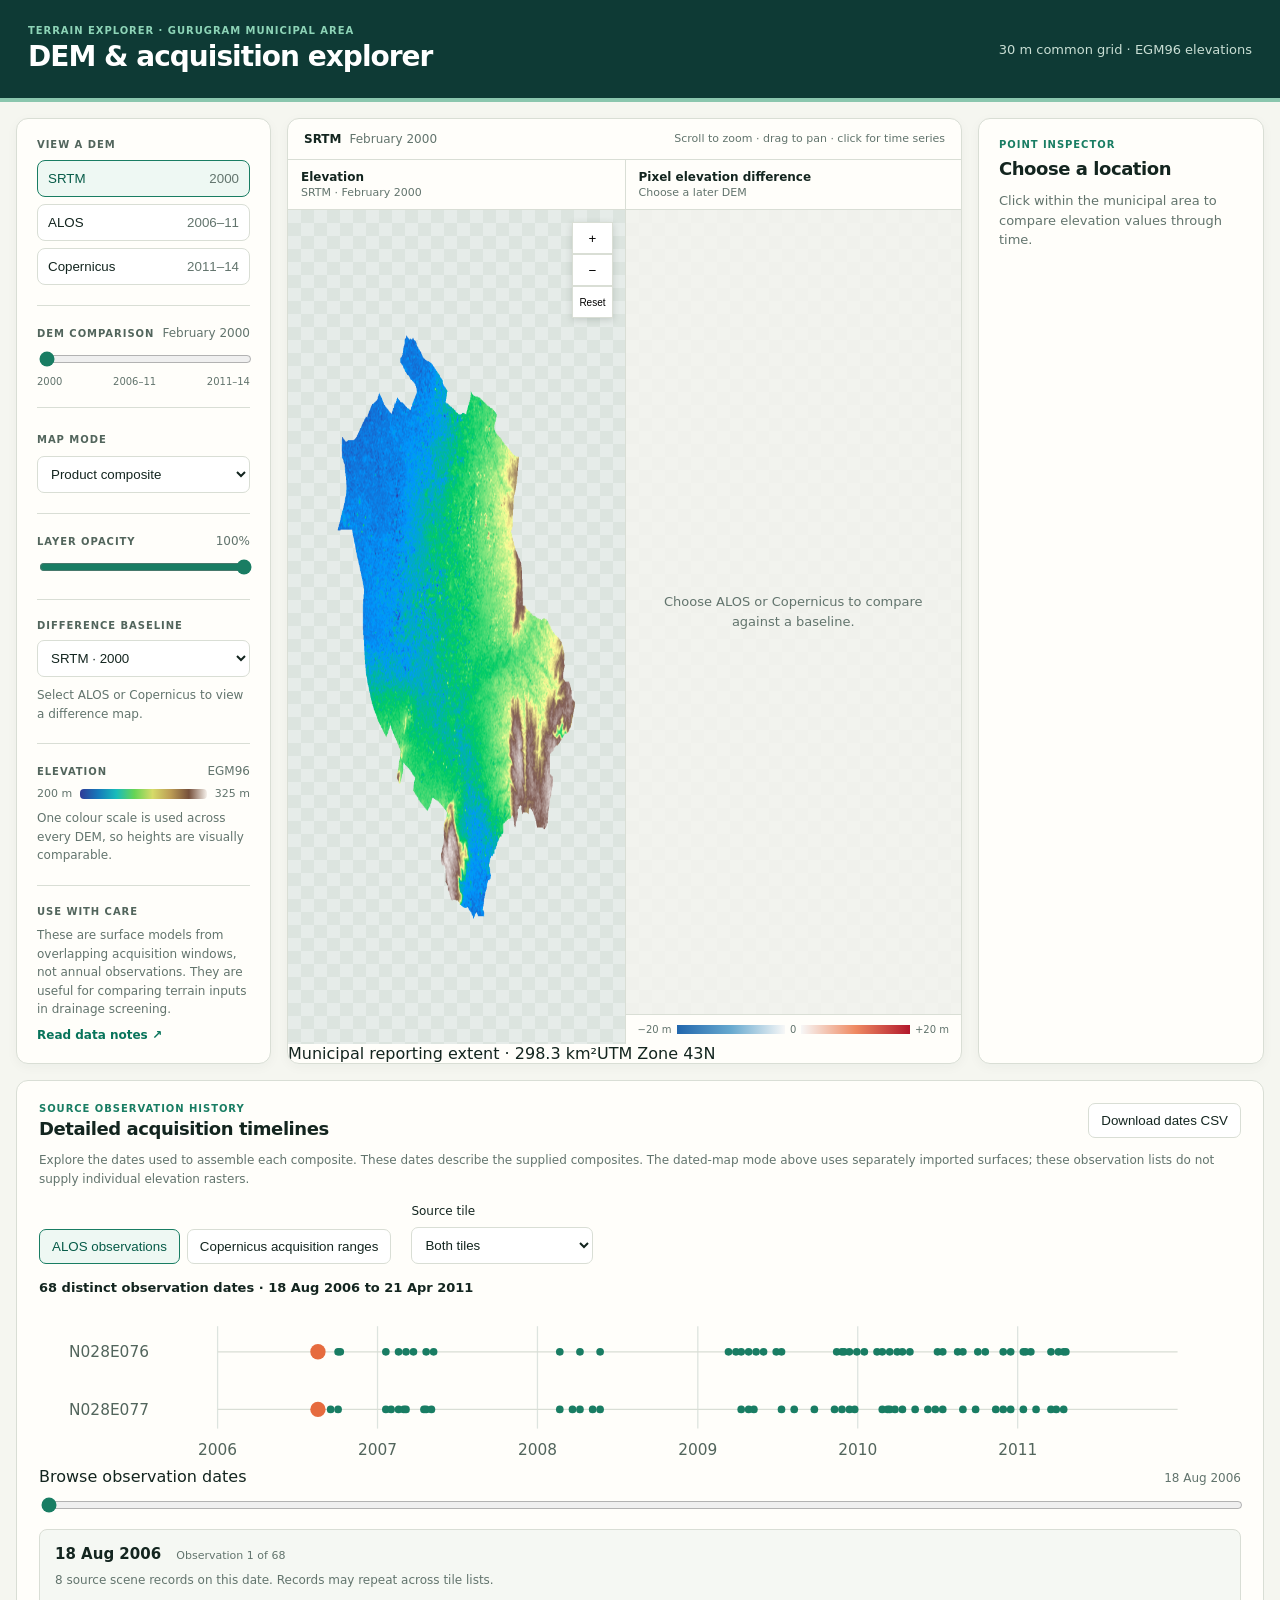
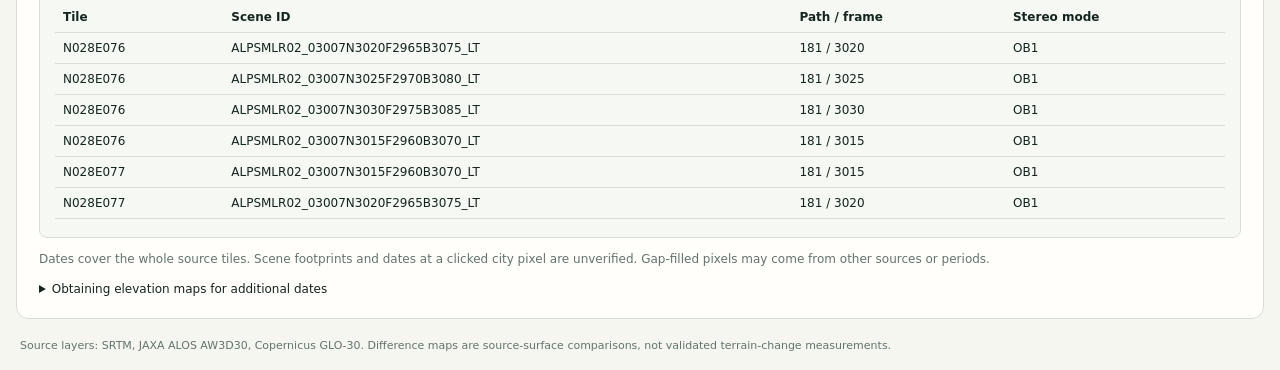
==== webapp/index.html @ 26b35142 "Add Gurugram DEM explorer with dated raster slider and import workflow" ====
<!doctype html>
<html lang="en">
  <head>
    <meta charset="utf-8" />
    <meta name="viewport" content="width=device-width, initial-scale=1" />
    <title>Gurugram DEM Explorer</title>
    <link rel="stylesheet" href="style.css" />
  </head>
  <body>
    <header>
      <div>
        <p class="eyebrow">Terrain explorer · Gurugram municipal area</p>
        <h1>DEM & acquisition explorer</h1>
      </div>
      <div class="header-note">30 m common grid · EGM96 elevations</div>
    </header>
    <main>
      <aside class="controls" aria-label="DEM controls">
        <section>
          <p class="label">View a DEM</p>
          <div id="demOptions" class="choice-group" role="radiogroup">
            <button class="choice active" data-dem="srtm">SRTM <span>2000</span></button>
            <button class="choice" data-dem="alos">ALOS <span>2006–11</span></button>
            <button class="choice" data-dem="copernicus">Copernicus <span>2011–14</span></button>
          </div>
        </section>
        <section>
          <div class="row"><p class="label">DEM comparison</p><output id="periodOutput">February 2000</output></div>
          <input id="timeSlider" type="range" min="0" max="2" value="0" step="1" aria-label="DEM acquisition period" />
          <div class="time-labels"><span>2000</span><span>2006–11</span><span>2011–14</span></div>
        </section>
        <section>
          <label class="label" for="mapMode">Map mode</label>
          <select id="mapMode"><option value="composite">Product composite</option><option value="dated">Dated elevation maps</option></select>
          <div id="datedControls" hidden>
            <div class="row"><label for="datedSlider">Map date</label><output id="datedDate">No dated maps</output></div>
            <input id="datedSlider" type="range" min="0" max="0" value="0" step="1" disabled aria-label="Dated elevation map" />
            <button id="datedPlay" type="button" disabled>Play dates</button>
            <p id="datedStatus" class="small" role="status"></p>
            <label class="small" for="datedImport">Load prepared dated maps</label>
            <input id="datedImport" type="file" accept=".json,application/json" />
            <p class="small">Files stay on this device. Each map needs a measured acquisition date; composite observation lists cannot supply these maps.</p>
          </div>
        </section>
        <section>
          <div class="row"><p class="label">Layer opacity</p><output id="opacityOutput">100%</output></div>
          <input id="opacitySlider" type="range" min="20" max="100" value="100" step="5" aria-label="Layer opacity" />
        </section>
        <section>
          <p class="label">Difference baseline</p>
          <select id="baselineSelect" aria-label="Difference baseline DEM">
            <option value="srtm">SRTM · 2000</option>
            <option value="alos">ALOS · 2006–11</option>
          </select>
          <p id="differenceFormula" class="small">Select ALOS or Copernicus to view a difference map.</p>
        </section>
        <section class="legend-section">
          <div class="row"><p class="label">Elevation</p><span>EGM96</span></div>
          <div class="legend"><span>200 m</span><div></div><span>325 m</span></div>
          <p class="small">One colour scale is used across every DEM, so heights are visually comparable.</p>
        </section>
        <section class="method">
          <p class="label">Use with care</p>
          <p class="small">These are surface models from overlapping acquisition windows, not annual observations. They are useful for comparing terrain inputs in drainage screening.</p>
          <a href="../README.md" target="_blank">Read data notes ↗</a>
        </section>
      </aside>
      <section class="map-panel" aria-label="Interactive DEM maps">
        <div class="map-toolbar">
          <div><strong id="mapTitle">SRTM</strong><span id="mapPeriod">February 2000</span></div>
          <div class="tool-hint">Scroll to zoom · drag to pan · click for time series</div>
        </div>
        <div class="map-pair">
          <div class="map-card">
            <div class="map-card-header"><strong>Elevation</strong><span id="elevationMapLabel">SRTM · February 2000</span></div>
            <div id="mapViewport" tabindex="0" aria-label="Elevation map. Click a location to inspect elevation time series.">
          <div id="mapCanvas"><img id="demLayer" alt="Selected DEM elevation map" draggable="false" /></div>
          <div id="zoomButtons"><button id="zoomIn" aria-label="Zoom in">+</button><button id="zoomOut" aria-label="Zoom out">−</button><button id="resetView">Reset</button></div>
            </div>
          </div>
          <div class="map-card difference-card">
            <div class="map-card-header"><strong>Pixel elevation difference</strong><span id="differenceMapLabel">Choose a later DEM</span></div>
            <div id="differenceViewport" aria-label="Pixel elevation difference map"><img id="differenceLayer" alt="Pixel elevation difference map" draggable="false" /><div id="differenceEmpty">Choose ALOS or Copernicus to compare against a baseline.</div></div>
            <div class="difference-legend"><span>−20 m</span><div></div><span>0</span><div></div><span>+20 m</span></div>
          </div>
        </div>
        <div id="mapFooter"><span>Municipal reporting extent · 298.3 km²</span><span>UTM Zone 43N</span></div>
      </section>
      <aside class="inspector" aria-live="polite">
        <p class="eyebrow">Point inspector</p>
        <h2 id="pointTitle">Choose a location</h2>
        <p id="pointIntro">Click within the municipal area to compare elevation values through time.</p>
        <div id="pointData" hidden>
          <div class="coordinates" id="coordinates"></div>
          <div class="chart-wrap"><svg id="seriesChart" viewBox="0 0 320 180" role="img" aria-label="Elevation time-series chart"></svg></div>
          <div id="values" class="values"></div>
          <p class="small warning">Differences can reflect DEM methods, vegetation, buildings, processing and gap filling; they do not establish terrain change.</p>
        </div>
      </aside>
    </main>
    <section class="acquisition-panel" aria-label="Detailed acquisition timelines">
      <div class="acquisition-heading">
        <div><p class="eyebrow">Source observation history</p><h2>Detailed acquisition timelines</h2></div>
        <button id="exportTimeline" type="button">Download dates CSV</button>
      </div>
      <p class="small">Explore the dates used to assemble each composite. These dates describe the supplied composites. The dated-map mode above uses separately imported surfaces; these observation lists do not supply individual elevation rasters.</p>
      <div class="timeline-controls">
        <div class="timeline-tabs" role="group" aria-label="Acquisition timeline source">
          <button type="button" data-timeline="alos" aria-pressed="true">ALOS observations</button>
          <button type="button" data-timeline="copernicus" aria-pressed="false">Copernicus acquisition ranges</button>
        </div>
        <label>Source tile <select id="timelineTile"><option value="all">Both tiles</option><option value="N028E076">N028E076 · western tile</option><option value="N028E077">N028E077 · eastern tile</option></select></label>
      </div>
      <div id="timelineSummary" class="timeline-summary"></div>
      <svg id="acquisitionChart" viewBox="0 0 900 125" role="img" aria-label="Acquisition dates and tile ranges"></svg>
      <div class="row"><label for="acquisitionSlider" id="acquisitionSliderLabel">Browse observation dates</label><output id="acquisitionDate"></output></div>
      <input id="acquisitionSlider" type="range" min="0" max="67" step="1" value="0" aria-label="Browse ALOS observation dates" />
      <div id="acquisitionDetail" aria-live="polite"></div>
      <p class="small timeline-scope">Dates cover the whole source tiles. Scene footprints and dates at a clicked city pixel are unverified. Gap-filled pixels may come from other sources or periods.</p>
      <details class="timeline-next"><summary>Obtaining elevation maps for additional dates</summary><p class="small">ALOS requires dated PRISM stereo scenes and separate DSM processing. Copernicus GLO-30 requires separate dated TanDEM-X surfaces for temporal comparison. DLR TanDEM-X DEM Change Maps are a possible additional source; Gurugram coverage and access have not been checked in this package.</p><a href="https://catalogue.geoservice.dlr.de/web/datasets/tdm30_dcm" target="_blank" rel="noopener">DLR TanDEM-X Change Maps ↗</a></details>
    </section>
    <footer>Source layers: SRTM, JAXA ALOS AW3D30, Copernicus GLO-30. Difference maps are source-surface comparisons, not validated terrain-change measurements.</footer>
    <script src="static/metadata.js"></script>
    <script src="static/elevations.js"></script>
    <script src="static/timeline.js"></script>
    <script src="app.js?v=dated-1"></script>
    <script src="timeline.js"></script>
    <script src="static/dated-maps.js"></script>
    <script src="static/map-palettes.js"></script>
    <script src="dated-maps.js?v=dated-1"></script>
  </body>
</html>
---- webapp/style.css ----
:root { --ink:#13251f; --muted:#62746d; --paper:#f5f6f0; --line:#d9ded5; --accent:#197d63; --deep:#0e3a35; --panel:#fffefa; }
* { box-sizing:border-box; }
body { margin:0; background:var(--paper); color:var(--ink); font-family:Inter,ui-sans-serif,system-ui,-apple-system,BlinkMacSystemFont,"Segoe UI",sans-serif; }
header { height:102px; display:flex; align-items:center; justify-content:space-between; padding:20px 28px; background:var(--deep); color:#fff; border-bottom:4px solid #8ac6ae; }
h1,h2,p { margin:0; } h1 { font-size:28px; letter-spacing:-.035em; } h2 { font-size:18px; letter-spacing:-.025em; margin-top:4px; }
.eyebrow,.label { text-transform:uppercase; letter-spacing:.095em; font-size:10px; font-weight:750; }.eyebrow { color:#8dd4b7; margin-bottom:4px; }.header-note { font-size:13px; color:#c9ded4; }.small { color:var(--muted); font-size:12px; line-height:1.55; }.label { color:#52655c; }.row { display:flex; justify-content:space-between; align-items:baseline; margin-bottom:9px; }.row output,.row span { font-size:12px; color:var(--muted); }
main { min-height:calc(100vh - 132px); display:grid; grid-template-columns:255px minmax(450px,1fr) 286px; gap:16px; padding:16px; }
aside,.map-panel { background:var(--panel); border:1px solid var(--line); border-radius:12px; box-shadow:0 3px 12px #18372b0a; overflow:hidden; }.controls,.inspector { padding:20px; }.controls section+section { border-top:1px solid var(--line); margin-top:20px; padding-top:20px; }.choice-group { display:grid; gap:7px; margin-top:10px; }.choice { display:flex; justify-content:space-between; border:1px solid var(--line); border-radius:8px; padding:10px; background:#fff; color:var(--ink); cursor:pointer; font:600 13px inherit; text-align:left; }.choice span { color:var(--muted); font-weight:500; }.choice:hover,.choice.active { border-color:var(--accent); background:#eef8f3; color:#075b48; }.time-labels { display:flex; justify-content:space-between; color:var(--muted); font-size:10px; margin-top:5px; }
input[type=range] { width:100%; accent-color:var(--accent); cursor:pointer; } select { width:100%; margin-top:9px; padding:9px; border:1px solid var(--line); border-radius:7px; background:#fff; color:var(--ink); font:600 12px inherit; }.controls section > .small { margin-top:9px; }.legend-section .small { margin-top:10px; }.legend { display:grid; grid-template-columns:auto 1fr auto; align-items:center; gap:8px; font-size:11px; color:var(--muted); }.legend div { height:10px; border-radius:4px; background:linear-gradient(90deg,#2f3b97,#1679ba,#18bcbb,#67d455,#d6db69,#bc9c55,#76503b,#f6f1eb); }.method a { display:inline-block; margin-top:9px; color:#08745b; font-size:12px; font-weight:700; text-decoration:none; }
.map-panel { position:relative; display:grid; grid-template-rows:auto 1fr auto; min-height:640px; }.map-toolbar,.map-footer { display:flex; justify-content:space-between; padding:13px 16px; border-bottom:1px solid var(--line); font-size:12px; }.map-toolbar strong { margin-right:8px; }.map-toolbar span,.tool-hint { color:var(--muted); }.tool-hint { font-size:11px; }.map-footer { border-top:1px solid var(--line); border-bottom:0; color:var(--muted); font-size:11px; }
.map-pair { display:grid; grid-template-columns:1fr 1fr; min-height:560px; }.map-card { min-width:0; display:grid; grid-template-rows:auto 1fr; }.map-card + .map-card { border-left:1px solid var(--line); }.map-card-header { display:flex; flex-direction:column; gap:2px; padding:10px 13px; border-bottom:1px solid var(--line); font-size:12px; }.map-card-header span { color:var(--muted); font-size:11px; }
#mapViewport,#differenceViewport { min-height:505px; position:relative; overflow:hidden; background:#e6ece9; cursor:crosshair; touch-action:none; outline:none; background-image:linear-gradient(45deg,#dce4df 25%,transparent 25%),linear-gradient(-45deg,#dce4df 25%,transparent 25%),linear-gradient(45deg,transparent 75%,#dce4df 75%),linear-gradient(-45deg,transparent 75%,#dce4df 75%); background-size:26px 26px; background-position:0 0,0 13px,13px -13px,-13px 0; }.map-panel:focus-within { border-color:#8cc9b5; }
#mapCanvas { position:absolute; left:50%; top:50%; width:100%; height:100%; transform:translate(-50%,-50%) scale(1); transform-origin:center center; will-change:transform; } #demLayer { width:100%; height:100%; object-fit:fill; display:block; user-select:none; }.marker { position:absolute; width:15px; height:15px; border:3px solid #fff; background:#ee6d45; border-radius:50%; transform:translate(-50%,-50%); box-shadow:0 1px 5px #0008; pointer-events:none; }
#differenceViewport { cursor:default; } #differenceLayer { width:100%; height:100%; display:none; object-fit:fill; } #differenceEmpty { position:absolute; inset:0; display:grid; place-items:center; padding:30px; color:var(--muted); text-align:center; font-size:13px; line-height:1.5; background:#f5f6f0cc; }.difference-legend { display:grid; grid-template-columns:auto 1fr auto 1fr auto; gap:5px; align-items:center; padding:9px 12px; border-top:1px solid var(--line); color:var(--muted); font-size:10px; }.difference-legend div:first-of-type { height:9px; background:linear-gradient(90deg,#2166ac,#67a9cf,#f7f7f7); }.difference-legend div:last-of-type { height:9px; background:linear-gradient(90deg,#f7f7f7,#ef8a62,#b2182b); }
#zoomButtons { position:absolute; right:12px; top:12px; display:flex; flex-direction:column; box-shadow:0 2px 7px #26392c2e; } #zoomButtons button { border:1px solid var(--line); background:#fff; min-width:35px; height:32px; font:bold 18px inherit; cursor:pointer; } #zoomButtons button:last-child { font-size:10px; }
.inspector { display:flex; flex-direction:column; }.inspector .eyebrow { color:var(--accent); }.inspector > #pointIntro { margin-top:12px; color:var(--muted); font-size:13px; line-height:1.5; }.coordinates { padding:10px 0; color:var(--muted); font:11px ui-monospace,SFMono-Regular,Menlo,monospace; }.chart-wrap { padding:8px; border:1px solid var(--line); border-radius:8px; background:#fbfcf9; }.values { display:grid; gap:7px; margin:14px 0; }.value-row { display:flex; justify-content:space-between; padding-bottom:7px; border-bottom:1px solid var(--line); font-size:12px; }.value-row b { font-size:13px; }.warning { border-left:3px solid #dca944; padding-left:9px; }
footer { padding:0 20px 18px; color:var(--muted); font-size:11px; }
.acquisition-panel { margin:0 16px 20px; padding:22px; border:1px solid var(--line); border-radius:12px; background:var(--panel); }
.acquisition-panel .eyebrow { color:var(--accent); }.acquisition-heading { display:flex; justify-content:space-between; align-items:center; gap:12px; margin-bottom:12px; }
.acquisition-panel button { padding:9px 12px; border:1px solid var(--line); border-radius:7px; background:#fff; color:var(--ink); cursor:pointer; }
.timeline-controls { display:flex; gap:20px; align-items:end; flex-wrap:wrap; margin:16px 0; }.timeline-tabs { display:flex; gap:7px; }.timeline-tabs [aria-pressed=true] { background:#eef8f3; border-color:var(--accent); color:#075b48; }.timeline-controls label { font-size:12px; }.timeline-controls select { display:block; }
.timeline-summary { font-size:13px; font-weight:600; margin:12px 0; }#acquisitionChart { width:100%; display:block; min-height:100px; max-height:160px; }
#acquisitionDetail { margin:12px 0; padding:15px; background:#f5f8f3; border:1px solid var(--line); border-radius:8px; }#acquisitionDetail h3 { font-size:15px; margin:0 0 8px; }#acquisitionDetail h3 small { font-size:11px; color:var(--muted); margin-left:10px; font-weight:400; }
.scene-table { overflow:auto; max-height:220px; margin-top:12px; }.scene-table table { border-collapse:collapse; width:100%; font-size:12px; text-align:left; }.scene-table td,.scene-table th { padding:8px; border-bottom:1px solid var(--line); white-space:nowrap; }.scene-table th { background:#f5f8f3; position:sticky; top:0; }.timeline-next { margin-top:14px; font-size:12px; }.timeline-next summary { cursor:pointer; }.timeline-next p { margin:10px 0; }.timeline-next a { color:var(--accent); }
@media (max-width:1100px) { main { grid-template-columns:230px minmax(400px,1fr); } .inspector { grid-column:1/-1; min-height:250px; } .chart-wrap { max-width:420px; } .map-pair { grid-template-columns:1fr; } .map-card + .map-card { border-left:0; border-top:1px solid var(--line); } #mapViewport,#differenceViewport { min-height:420px; } }
@media (max-width:720px) { header { height:auto; padding:16px; align-items:flex-start; gap:10px; flex-direction:column; } main { display:flex; flex-direction:column; padding:10px; } .map-panel { min-height:480px; } #mapViewport,#differenceViewport { min-height:360px; } .tool-hint { display:none; } }
#datedControls { margin-top:14px; } #datedControls .small { margin:10px 0; } #datedImport { width:100%; font-size:11px; margin:8px 0; } #datedPlay { padding:7px 12px; border:1px solid var(--line); border-radius:6px; background:#eef8f3; color:var(--accent); cursor:pointer; } input:disabled,button:disabled { opacity:.5; cursor:default; }
#demLayer[hidden], #datedControls[hidden] { display:none; }
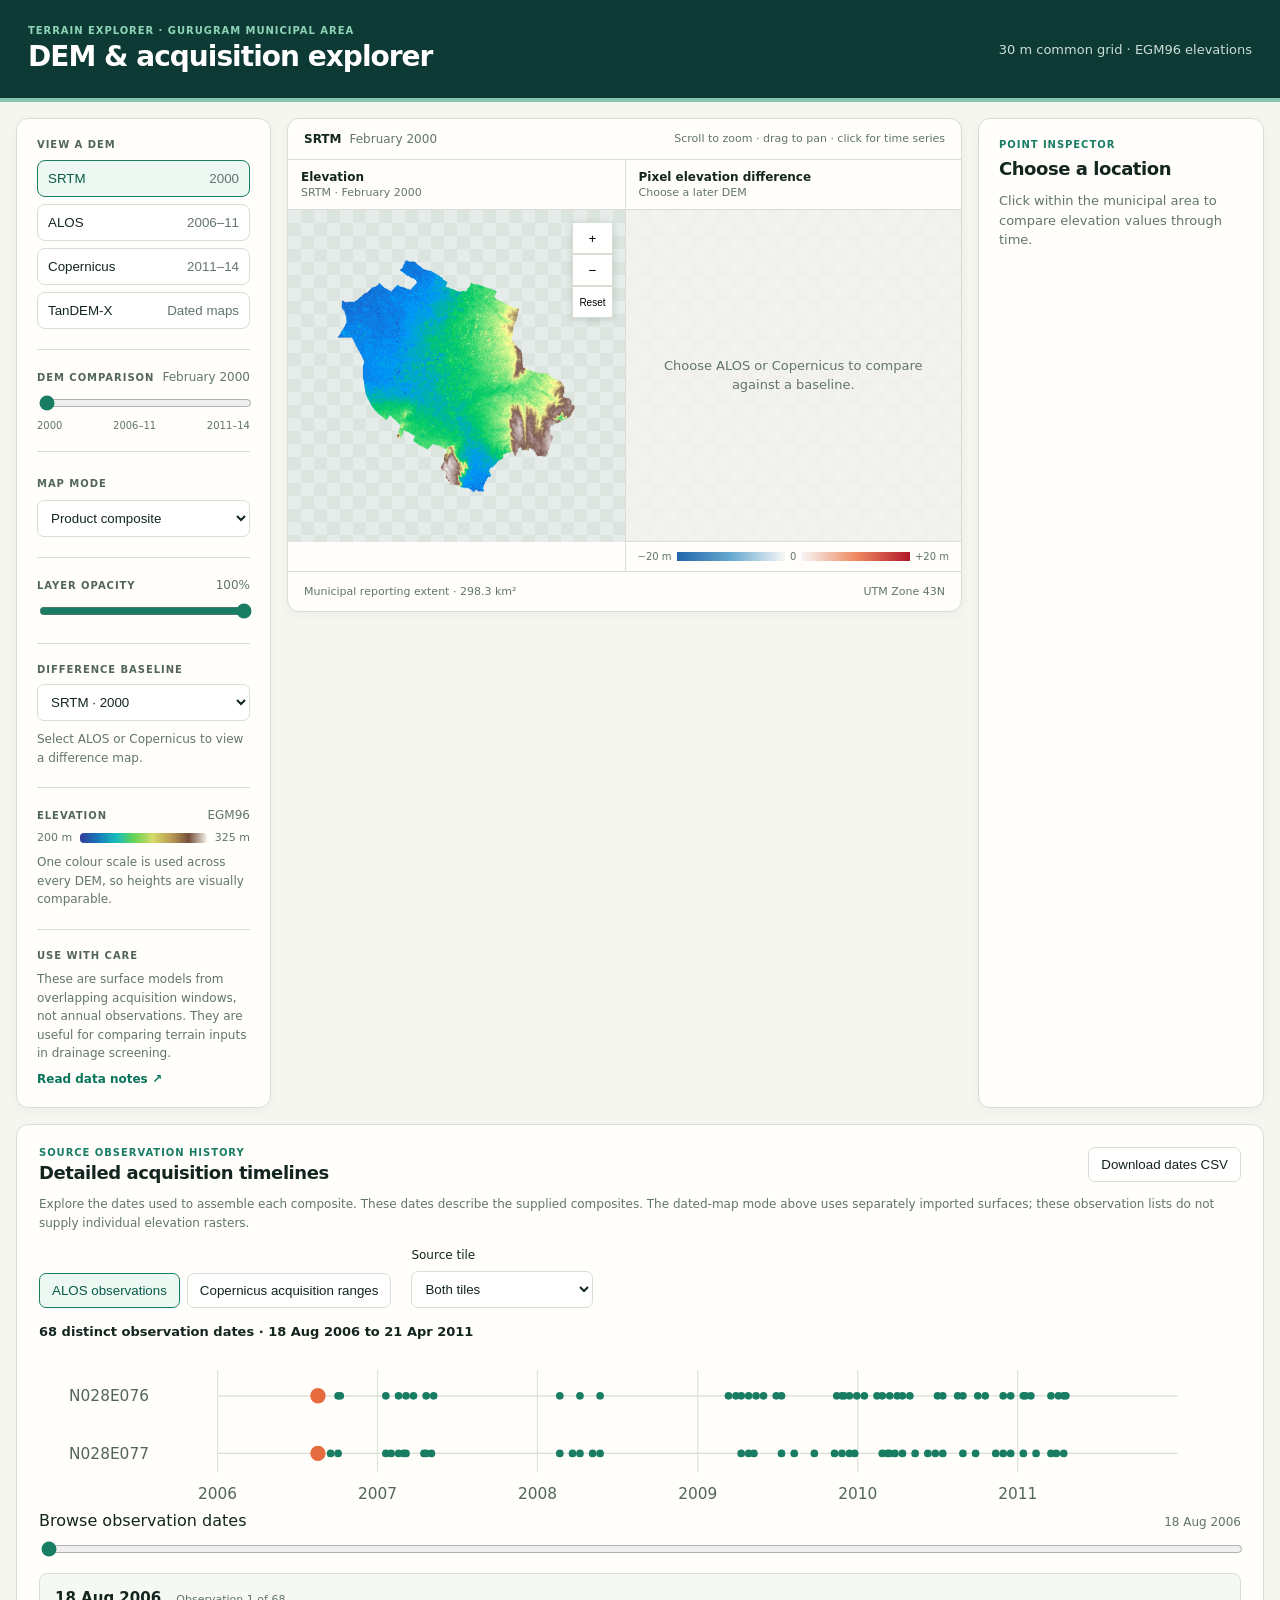
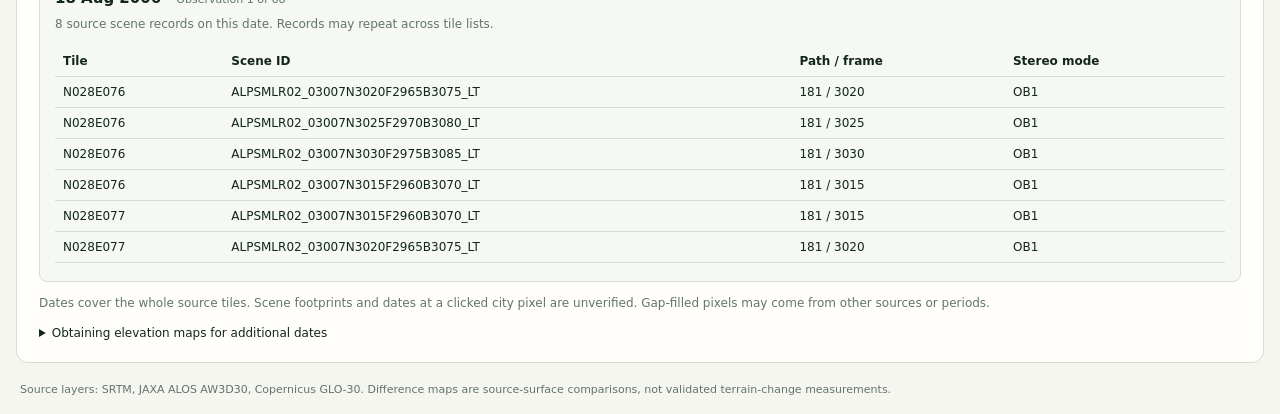
==== commit 17a7fcc9: "Add local TanDEM-X dated maps with quality screening and timeline slider" ====
--- a/webapp/index.html
+++ b/webapp/index.html
@@ -4,7 +4,7 @@
     <meta charset="utf-8" />
     <meta name="viewport" content="width=device-width, initial-scale=1" />
     <title>Gurugram DEM Explorer</title>
-    <link rel="stylesheet" href="style.css" />
+    <link rel="stylesheet" href="style.css?v=tandemx-3" />
   </head>
   <body>
     <header>
@@ -22,9 +22,10 @@
             <button class="choice active" data-dem="srtm">SRTM <span>2000</span></button>
             <button class="choice" data-dem="alos">ALOS <span>2006–11</span></button>
             <button class="choice" data-dem="copernicus">Copernicus <span>2011–14</span></button>
+            <button class="choice" data-dem="tandemx">TanDEM-X <span>Dated maps</span></button>
           </div>
         </section>
-        <section>
+        <section id="productComparison">
           <div class="row"><p class="label">DEM comparison</p><output id="periodOutput">February 2000</output></div>
           <input id="timeSlider" type="range" min="0" max="2" value="0" step="1" aria-label="DEM acquisition period" />
           <div class="time-labels"><span>2000</span><span>2006–11</span><span>2011–14</span></div>
@@ -36,6 +37,8 @@
             <div class="row"><label for="datedSlider">Map date</label><output id="datedDate">No dated maps</output></div>
             <input id="datedSlider" type="range" min="0" max="0" value="0" step="1" disabled aria-label="Dated elevation map" />
             <button id="datedPlay" type="button" disabled>Play dates</button>
+            <label class="small" for="datedBaseline">Dated-map comparison</label>
+            <select id="datedBaseline"><option value="reference">EDEM reference · 2010–15 composite</option><option value="first">Earliest loaded date</option></select>
             <p id="datedStatus" class="small" role="status"></p>
             <label class="small" for="datedImport">Load prepared dated maps</label>
             <input id="datedImport" type="file" accept=".json,application/json" />
@@ -46,7 +49,7 @@
           <div class="row"><p class="label">Layer opacity</p><output id="opacityOutput">100%</output></div>
           <input id="opacitySlider" type="range" min="20" max="100" value="100" step="5" aria-label="Layer opacity" />
         </section>
-        <section>
+        <section id="compositeBaseline">
           <p class="label">Difference baseline</p>
           <select id="baselineSelect" aria-label="Difference baseline DEM">
             <option value="srtm">SRTM · 2000</option>
@@ -84,7 +87,7 @@
             <div class="difference-legend"><span>−20 m</span><div></div><span>0</span><div></div><span>+20 m</span></div>
           </div>
         </div>
-        <div id="mapFooter"><span>Municipal reporting extent · 298.3 km²</span><span>UTM Zone 43N</span></div>
+        <div id="mapFooter" class="map-footer"><span>Municipal reporting extent · 298.3 km²</span><span>UTM Zone 43N</span></div>
       </section>
       <aside class="inspector" aria-live="polite">
         <p class="eyebrow">Point inspector</p>
@@ -94,6 +97,7 @@
           <div class="coordinates" id="coordinates"></div>
           <div class="chart-wrap"><svg id="seriesChart" viewBox="0 0 320 180" role="img" aria-label="Elevation time-series chart"></svg></div>
           <div id="values" class="values"></div>
+          <p class="small" id="qualityNote" hidden>HAI is the DLR height accuracy indicator in metres, not a complete error bound. It excludes calibration and phase-unwrapping errors.</p>
           <p class="small warning">Differences can reflect DEM methods, vegetation, buildings, processing and gap filling; they do not establish terrain change.</p>
         </div>
       </aside>
@@ -117,16 +121,16 @@
       <input id="acquisitionSlider" type="range" min="0" max="67" step="1" value="0" aria-label="Browse ALOS observation dates" />
       <div id="acquisitionDetail" aria-live="polite"></div>
       <p class="small timeline-scope">Dates cover the whole source tiles. Scene footprints and dates at a clicked city pixel are unverified. Gap-filled pixels may come from other sources or periods.</p>
-      <details class="timeline-next"><summary>Obtaining elevation maps for additional dates</summary><p class="small">ALOS requires dated PRISM stereo scenes and separate DSM processing. Copernicus GLO-30 requires separate dated TanDEM-X surfaces for temporal comparison. DLR TanDEM-X DEM Change Maps are a possible additional source; Gurugram coverage and access have not been checked in this package.</p><a href="https://catalogue.geoservice.dlr.de/web/datasets/tdm30_dcm" target="_blank" rel="noopener">DLR TanDEM-X Change Maps ↗</a></details>
+      <details class="timeline-next"><summary>Obtaining elevation maps for additional dates</summary><p class="small">ALOS requires dated PRISM stereo scenes and separate DSM processing. Copernicus GLO-30 is a composite. The separate TanDEM-X view uses licensed DLR EDEM/DCM maps with per-pixel observation dates, earliest/latest coverage and quality masking. Run the local server to load your prepared maps automatically, or load a prepared JSON file. These are surface observations, not a complete annual terrain record.</p><a href="https://catalogue.geoservice.dlr.de/web/datasets/tdm30_dcm" target="_blank" rel="noopener">DLR TanDEM-X Change Maps ↗</a></details>
     </section>
     <footer>Source layers: SRTM, JAXA ALOS AW3D30, Copernicus GLO-30. Difference maps are source-surface comparisons, not validated terrain-change measurements.</footer>
     <script src="static/metadata.js"></script>
     <script src="static/elevations.js"></script>
     <script src="static/timeline.js"></script>
-    <script src="app.js?v=dated-1"></script>
+    <script src="app.js?v=tandemx-3"></script>
     <script src="timeline.js"></script>
     <script src="static/dated-maps.js"></script>
     <script src="static/map-palettes.js"></script>
-    <script src="dated-maps.js?v=dated-1"></script>
+    <script src="dated-maps.js?v=tandemx-3"></script>
   </body>
 </html>
--- a/webapp/style.css
+++ b/webapp/style.css
@@ -26,3 +26,10 @@
 @media (max-width:720px) { header { height:auto; padding:16px; align-items:flex-start; gap:10px; flex-direction:column; } main { display:flex; flex-direction:column; padding:10px; } .map-panel { min-height:480px; } #mapViewport,#differenceViewport { min-height:360px; } .tool-hint { display:none; } }
 #datedControls { margin-top:14px; } #datedControls .small { margin:10px 0; } #datedImport { width:100%; font-size:11px; margin:8px 0; } #datedPlay { padding:7px 12px; border:1px solid var(--line); border-radius:6px; background:#eef8f3; color:var(--accent); cursor:pointer; } input:disabled,button:disabled { opacity:.5; cursor:default; }
 #demLayer[hidden], #datedControls[hidden] { display:none; }
+.map-panel { align-self:start; min-height:0; grid-template-rows:auto auto auto; }
+.map-pair { align-items:start; min-height:0; }
+#mapViewport, #differenceViewport { min-height:0; aspect-ratio:1125 / 1109; }
+#differenceLayer { position:absolute; inset:0; }
+label[for=datedBaseline] { display:block; margin-top:12px; }
+label[for=datedBaseline][hidden], #datedBaseline[hidden] { display:none; }
+.value-row b { font-size:11px; text-align:right; }
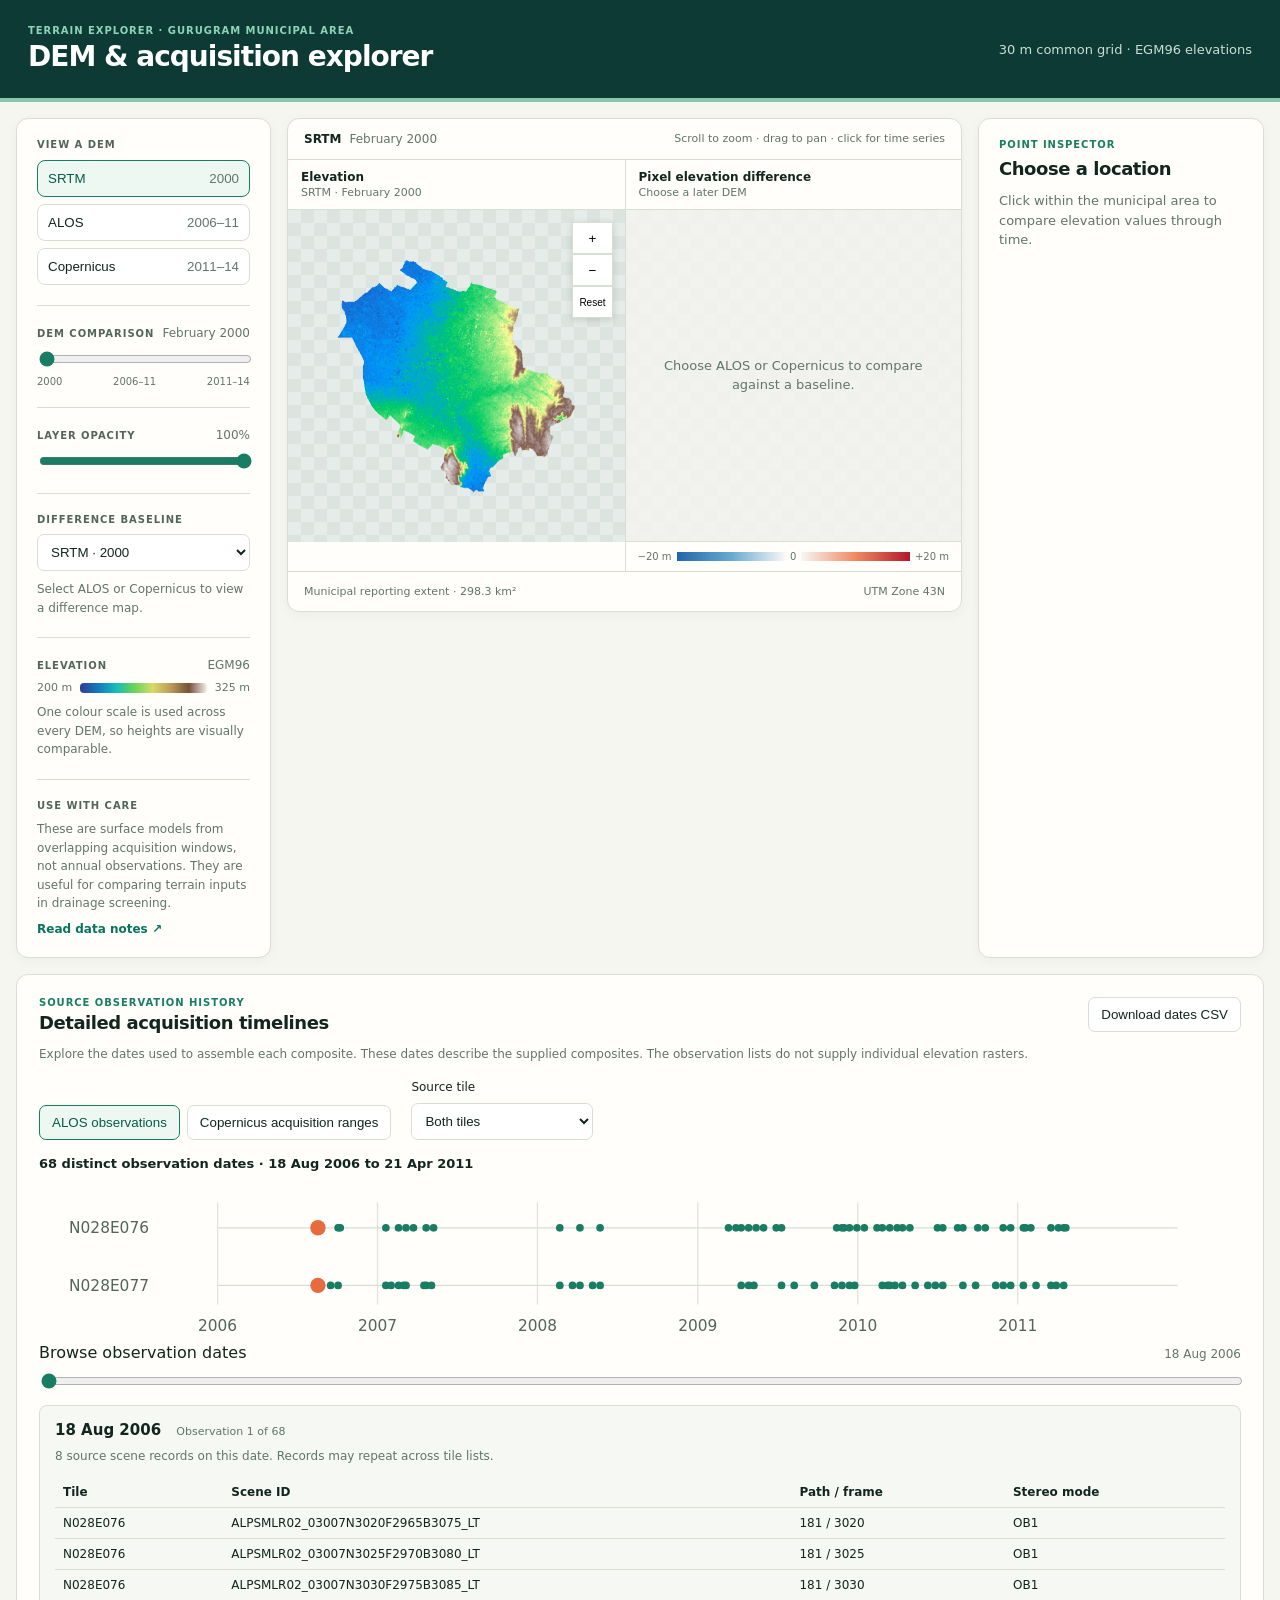
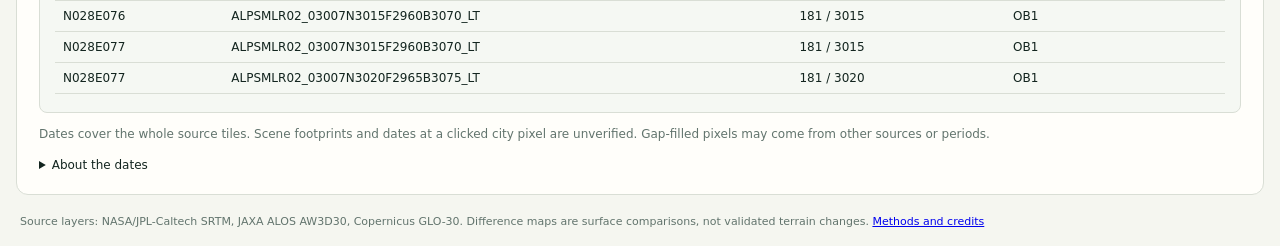
==== commit d0314abf: "Remove TanDEM-X view and publish three-sensor static demo" ====
--- a/webapp/index.html
+++ b/webapp/index.html
@@ -4,7 +4,7 @@
     <meta charset="utf-8" />
     <meta name="viewport" content="width=device-width, initial-scale=1" />
     <title>Gurugram DEM Explorer</title>
-    <link rel="stylesheet" href="style.css?v=tandemx-3" />
+    <link rel="stylesheet" href="style.css?v=pages-1" />
   </head>
   <body>
     <header>
@@ -22,28 +22,12 @@
             <button class="choice active" data-dem="srtm">SRTM <span>2000</span></button>
             <button class="choice" data-dem="alos">ALOS <span>2006–11</span></button>
             <button class="choice" data-dem="copernicus">Copernicus <span>2011–14</span></button>
-            <button class="choice" data-dem="tandemx">TanDEM-X <span>Dated maps</span></button>
           </div>
         </section>
         <section id="productComparison">
           <div class="row"><p class="label">DEM comparison</p><output id="periodOutput">February 2000</output></div>
           <input id="timeSlider" type="range" min="0" max="2" value="0" step="1" aria-label="DEM acquisition period" />
           <div class="time-labels"><span>2000</span><span>2006–11</span><span>2011–14</span></div>
-        </section>
-        <section>
-          <label class="label" for="mapMode">Map mode</label>
-          <select id="mapMode"><option value="composite">Product composite</option><option value="dated">Dated elevation maps</option></select>
-          <div id="datedControls" hidden>
-            <div class="row"><label for="datedSlider">Map date</label><output id="datedDate">No dated maps</output></div>
-            <input id="datedSlider" type="range" min="0" max="0" value="0" step="1" disabled aria-label="Dated elevation map" />
-            <button id="datedPlay" type="button" disabled>Play dates</button>
-            <label class="small" for="datedBaseline">Dated-map comparison</label>
-            <select id="datedBaseline"><option value="reference">EDEM reference · 2010–15 composite</option><option value="first">Earliest loaded date</option></select>
-            <p id="datedStatus" class="small" role="status"></p>
-            <label class="small" for="datedImport">Load prepared dated maps</label>
-            <input id="datedImport" type="file" accept=".json,application/json" />
-            <p class="small">Files stay on this device. Each map needs a measured acquisition date; composite observation lists cannot supply these maps.</p>
-          </div>
         </section>
         <section>
           <div class="row"><p class="label">Layer opacity</p><output id="opacityOutput">100%</output></div>
@@ -97,7 +81,6 @@
           <div class="coordinates" id="coordinates"></div>
           <div class="chart-wrap"><svg id="seriesChart" viewBox="0 0 320 180" role="img" aria-label="Elevation time-series chart"></svg></div>
           <div id="values" class="values"></div>
-          <p class="small" id="qualityNote" hidden>HAI is the DLR height accuracy indicator in metres, not a complete error bound. It excludes calibration and phase-unwrapping errors.</p>
           <p class="small warning">Differences can reflect DEM methods, vegetation, buildings, processing and gap filling; they do not establish terrain change.</p>
         </div>
       </aside>
@@ -107,7 +90,7 @@
         <div><p class="eyebrow">Source observation history</p><h2>Detailed acquisition timelines</h2></div>
         <button id="exportTimeline" type="button">Download dates CSV</button>
       </div>
-      <p class="small">Explore the dates used to assemble each composite. These dates describe the supplied composites. The dated-map mode above uses separately imported surfaces; these observation lists do not supply individual elevation rasters.</p>
+      <p class="small">Explore the dates used to assemble each composite. These dates describe the supplied composites. The observation lists do not supply individual elevation rasters.</p>
       <div class="timeline-controls">
         <div class="timeline-tabs" role="group" aria-label="Acquisition timeline source">
           <button type="button" data-timeline="alos" aria-pressed="true">ALOS observations</button>
@@ -121,16 +104,13 @@
       <input id="acquisitionSlider" type="range" min="0" max="67" step="1" value="0" aria-label="Browse ALOS observation dates" />
       <div id="acquisitionDetail" aria-live="polite"></div>
       <p class="small timeline-scope">Dates cover the whole source tiles. Scene footprints and dates at a clicked city pixel are unverified. Gap-filled pixels may come from other sources or periods.</p>
-      <details class="timeline-next"><summary>Obtaining elevation maps for additional dates</summary><p class="small">ALOS requires dated PRISM stereo scenes and separate DSM processing. Copernicus GLO-30 is a composite. The separate TanDEM-X view uses licensed DLR EDEM/DCM maps with per-pixel observation dates, earliest/latest coverage and quality masking. Run the local server to load your prepared maps automatically, or load a prepared JSON file. These are surface observations, not a complete annual terrain record.</p><a href="https://catalogue.geoservice.dlr.de/web/datasets/tdm30_dcm" target="_blank" rel="noopener">DLR TanDEM-X Change Maps ↗</a></details>
+      <details class="timeline-next"><summary>About the dates</summary><p class="small">These source products are composites. The observation-date slider browses acquisition metadata; it does not create separate dated elevation maps. Independent dated stereo scenes and elevation processing would be needed to measure changes within a sensor over time.</p></details>
     </section>
-    <footer>Source layers: SRTM, JAXA ALOS AW3D30, Copernicus GLO-30. Difference maps are source-surface comparisons, not validated terrain-change measurements.</footer>
+    <footer>Source layers: NASA/JPL-Caltech SRTM, JAXA ALOS AW3D30, Copernicus GLO-30. Difference maps are surface comparisons, not validated terrain changes. <a href="../PUBLIC_DEMO.md">Methods and credits</a></footer>
     <script src="static/metadata.js"></script>
     <script src="static/elevations.js"></script>
     <script src="static/timeline.js"></script>
-    <script src="app.js?v=tandemx-3"></script>
+    <script src="app.js?v=pages-1"></script>
     <script src="timeline.js"></script>
-    <script src="static/dated-maps.js"></script>
-    <script src="static/map-palettes.js"></script>
-    <script src="dated-maps.js?v=tandemx-3"></script>
   </body>
 </html>
